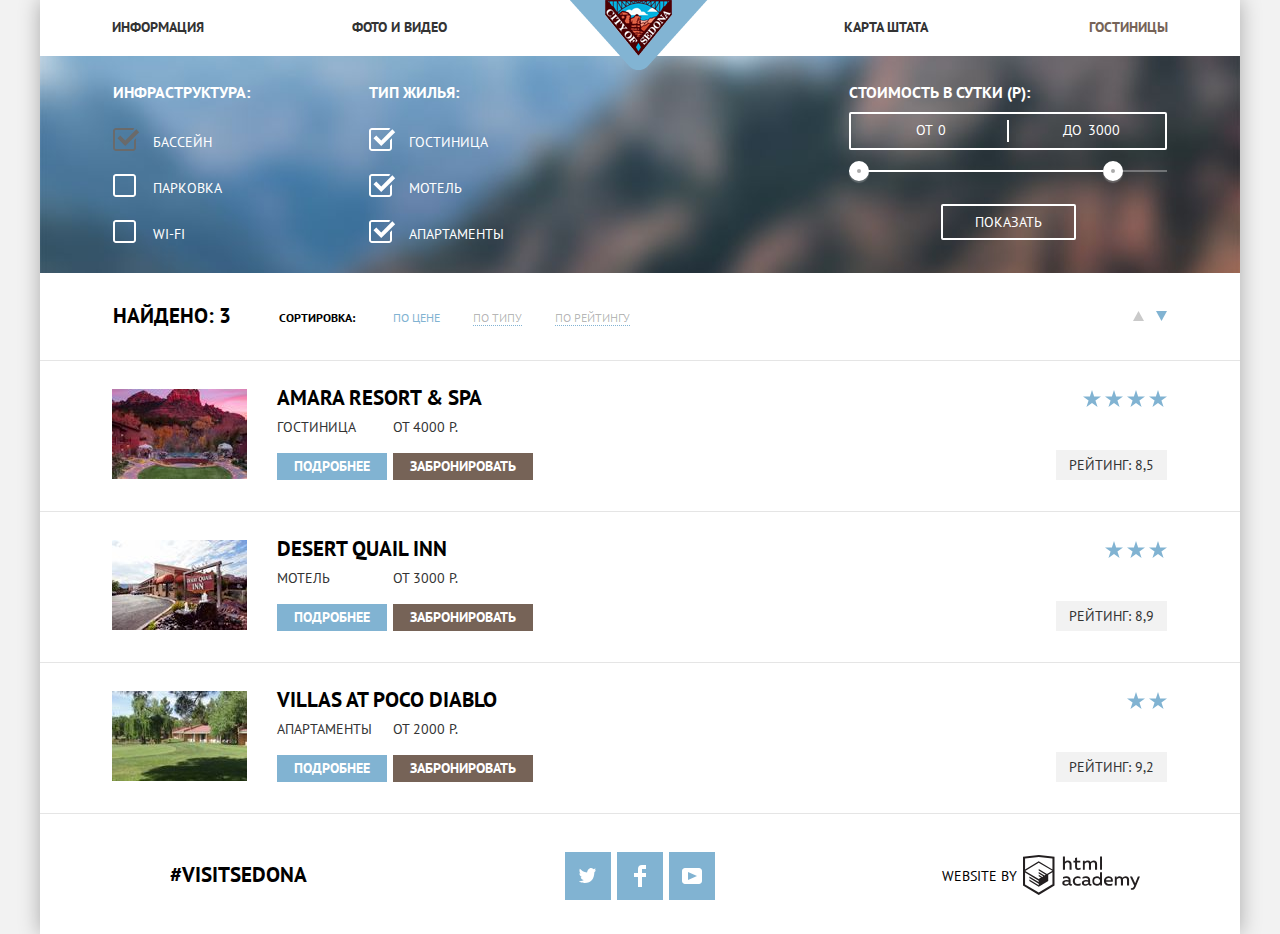
==== catalog.html @ b437f5e2 "Файлы для сайта" ====
<!DOCTYPE html>
<html lang="ru">

<head>
  <meta charset="utf-8">
  <title>HTML Academy: Седона</title>
  <link href="https://fonts.googleapis.com/css?family=PT+Sans:400,700&amp;subset=cyrillic" rel="stylesheet">
  <link href="css/normalize.css" rel="stylesheet">
  <link href="css/style.min.css" rel="stylesheet">
</head>

<body>
  <div class="main-container">
    <header class="main-header">
      <nav class="main-navigation">
        <a class="main-header-logo" href="index.html">
          <img src="img/logo.png" width="138" height="70" alt="Логотип «Седона»">
        </a>
        <ul class="site-navigation">
          <li><a href="#">Информация</a>
          </li>
          <li><a href="#">Фото и видео</a>
          </li>
          <li><a href="#">Карта штата</a>
          </li>
          <li class="site-navigation-active"><a>Гостиницы</a>
          </li>
        </ul>
      </nav>
    </header>
    <main class="container">
      <h1 class="visually-hidden">Седона каталог отелей</h1>

      <section class="filters">
        <h2 class="visually-hidden">Фильтр отелей</h2>
        <form class="filter" method="get" action="https://echo.htmlacademy.ru">
          <fieldset class="infrastructure">
            <legend>Инфраструктура:</legend>
            <ul>
              <li class="filter-option">
                <input class="visually-hidden filter-checkbox" type="checkbox" name="pool" id="filter-pool" checked disabled>
                <label for="filter-pool">Бассейн</label>
              </li>
              <li class="filter-option">
                <input class="visually-hidden filter-checkbox" type="checkbox" name="parking" id="filter-parking">
                <label for="filter-parking">Парковка</label>
              </li>
              <li class="filter-option">
                <input class="visually-hidden filter-checkbox" type="checkbox" name="wifi" id="wifi">
                <label for="wifi">wi-fi</label>
              </li>
            </ul>
          </fieldset>

          <fieldset class="housing">
            <legend>Тип жилья:</legend>
            <ul>
              <li class="filter-option">
                <input class="visually-hidden filter-checkbox" type="checkbox" name="hotel" id="hotel" checked>
                <label for="hotel">Гостиница</label>
              </li>
              <li class="filter-option">
                <input class="visually-hidden filter-checkbox" type="checkbox" name="motel" id="motel" checked>
                <label for="motel">Мотель</label>
              </li>
              <li class="filter-option">
                <input class="visually-hidden filter-checkbox" type="checkbox" name="apartments" id="apartments" checked>
                <label for="apartments">Апартаменты</label>
              </li>
            </ul>
          </fieldset>

          <div class="range-filter">
            <div class="range-filter-title">Стоимость в сутки (р):</div>
            <div class="price-controls">
              <label class="min-price"> от
                <input type="text" name="min-price" value="0">
              </label>
              <label class="max-price"> до
                <input type="text" name="max-price" value="3000">
              </label>
            </div>
            <div class="range-controls">
              <div class="scale">
                <div class="bar"></div>
              </div>
              <div class="range-toggle range-toggle-min"></div>
              <div class="range-toggle range-toggle-max"></div>
            </div>
            <button class="filter-button" type="submit">Показать</button>
          </div>
        </form>
      </section>

      <section class="result">
        <h2>Найдено: 3</h2>
        <h3>Сортировка:</h3>
        <ul class="sorting">
          <li><a class="sorting-price" href="#">По цене</a>
          </li>
          <li><a class="sorting-type-rating" href="#">По типу</a>
          </li>
          <li><a class="sorting-type-rating" href="#">По рейтингу</a>
          </li>
        </ul>
        <div class="icon-wrapper">
          <a class="icon-wrapper-up" href="#">
            <svg xmlns="http://www.w3.org/2000/svg" width="11" height="10" viewBox="0 0 11 10">
              <path fill="#231F20" d="M5.5 0L0 10h11z" />
            </svg>
          </a>
          <a class="icon-wrapper-down" href="#">
            <svg xmlns="http://www.w3.org/2000/svg" width="11" height="10" viewBox="0 0 11 10">
              <path fill="#231F20" d="M5.5 10L0 0h11" />
            </svg>
          </a>
        </div>
      </section>

      <section class="hotel-directory">
        <h2 class="visually-hidden">Результат поиска отелей </h2>
        <article class="hotel">
          <div>
            <h3 class="hotel-name">
              <a href="#">Amara Resort & spa</a>
            </h3>
            <div class="booking-hotel-wrapper">
              <p class="hotel-wrapper">
                <span class="housing-type">Гостиница</span>
                <a class="button-detailed-hotel" href="#">Подробнее</a>
              </p>
              <p class="booking-wrapper">
                <span class="housing-cost">От 4000 р.</span>
                <a class="button-booking-hotel" href="#">Забронировать</a>
              </p>
            </div>
          </div>
          <div class="hotel-photo">
            <img src="img/photo-hotel.jpg" width="135" height="90" alt="фото гостиница Amara Resort & spa">
          </div>

          <div class="rating">
            <div class="star">
              <svg xmlns="http://www.w3.org/2000/svg" width="18" height="17" viewBox="0 0 18 17">
                <path fill="#81B3D2" d="M9.002 0l2.126 6.494h6.877l-5.564 4.012L14.566 17l-5.564-4.013L3.438 17l2.126-6.494L0 6.494h6.878z" />
              </svg>
              <svg xmlns="http://www.w3.org/2000/svg" width="18" height="17" viewBox="0 0 18 17">
                <path fill="#81B3D2" d="M9.002 0l2.126 6.494h6.877l-5.564 4.012L14.566 17l-5.564-4.013L3.438 17l2.126-6.494L0 6.494h6.878z" />
              </svg>
              <svg xmlns="http://www.w3.org/2000/svg" width="18" height="17" viewBox="0 0 18 17">
                <path fill="#81B3D2" d="M9.002 0l2.126 6.494h6.877l-5.564 4.012L14.566 17l-5.564-4.013L3.438 17l2.126-6.494L0 6.494h6.878z" />
              </svg>
              <svg xmlns="http://www.w3.org/2000/svg" width="18" height="17" viewBox="0 0 18 17">
                <path fill="#81B3D2" d="M9.002 0l2.126 6.494h6.877l-5.564 4.012L14.566 17l-5.564-4.013L3.438 17l2.126-6.494L0 6.494h6.878z" />
              </svg>
            </div>
            <span class="rating-points">Рейтинг: 8,5</span>
          </div>
        </article>
        <article class="hotel">
          <div>
            <h3 class="hotel-name">
              <a href="#">Desert quail inn</a>
            </h3>
            <div class="booking-hotel-wrapper">
              <p class="hotel-wrapper">
                <span class="housing-type">Мотель</span>
                <a class="button-detailed-hotel" href="#">Подробнее</a>
              </p>
              <p class="booking-wrapper">
                <span class="housing-cost">От 3000 р.</span>
                <a class="button-booking-hotel" href="#">Забронировать</a>
              </p>
            </div>
          </div>
          <div class="hotel-photo">
            <img src="img/photo-motel.jpg" width="135" height="90" alt="фото мотель Desert quail inn">
          </div>

          <div class="rating">
            <div class="star">
              <svg xmlns="http://www.w3.org/2000/svg" width="18" height="17" viewBox="0 0 18 17">
                <path fill="#81B3D2" d="M9.002 0l2.126 6.494h6.877l-5.564 4.012L14.566 17l-5.564-4.013L3.438 17l2.126-6.494L0 6.494h6.878z" />
              </svg>
              <svg xmlns="http://www.w3.org/2000/svg" width="18" height="17" viewBox="0 0 18 17">
                <path fill="#81B3D2" d="M9.002 0l2.126 6.494h6.877l-5.564 4.012L14.566 17l-5.564-4.013L3.438 17l2.126-6.494L0 6.494h6.878z" />
              </svg>
              <svg xmlns="http://www.w3.org/2000/svg" width="18" height="17" viewBox="0 0 18 17">
                <path fill="#81B3D2" d="M9.002 0l2.126 6.494h6.877l-5.564 4.012L14.566 17l-5.564-4.013L3.438 17l2.126-6.494L0 6.494h6.878z" />
              </svg>
            </div>
            <span class="rating-points">Рейтинг: 8,9</span>
          </div>
        </article>
        <article class="hotel">
          <div>
            <h3 class="hotel-name">
              <a href="#">Villas at poco diablo</a>
            </h3>
            <div class="booking-hotel-wrapper">
              <p class="hotel-wrapper">
                <span class="housing-type">Апартаменты</span>
                <a class="button-detailed-hotel" href="#">Подробнее</a>
              </p>
              <p class="booking-wrapper">
                <span class="housing-cost">От 2000 р.</span>
                <a class="button-booking-hotel" href="#">Забронировать</a>
              </p>
            </div>
          </div>
          <div class="hotel-photo">
            <img src="img/photo-apartments.jpg" width="135" height="90" alt="фото апартаменты Villas at poco diablo">
          </div>

          <div class="rating">
            <div class="star">
              <svg xmlns="http://www.w3.org/2000/svg" width="18" height="17" viewBox="0 0 18 17">
                <path fill="#81B3D2" d="M9.002 0l2.126 6.494h6.877l-5.564 4.012L14.566 17l-5.564-4.013L3.438 17l2.126-6.494L0 6.494h6.878z" />
              </svg>
              <svg xmlns="http://www.w3.org/2000/svg" width="18" height="17" viewBox="0 0 18 17">
                <path fill="#81B3D2" d="M9.002 0l2.126 6.494h6.877l-5.564 4.012L14.566 17l-5.564-4.013L3.438 17l2.126-6.494L0 6.494h6.878z" />
              </svg>
            </div>
            <span class="rating-points">Рейтинг: 9,2</span>
          </div>
        </article>
      </section>
    </main>
    <footer class="main-footer">
      <div class="container">
        <p class="hashtag">
          <a href="#">#Visitsedona</a>
        </p>
        <div class="footer-social">
          <ul>
            <li><a class="social-button" href="#"><span class="visually-hidden">Твиттер</span>
              <svg xmlns="http://www.w3.org/2000/svg" xmlns:xlink="http://www.w3.org/1999/xlink" width="17" height="15" viewBox="0 0 17 15">
                <path fill="#FFF" d="M10.95.144c1.685-.496 2.984.27 3.577 1.179.673-.231 1.331-.481 2.011-.708a2.345 2.345 0 0 1-.857 1.768c.685.17 1.304-.491 1.304-.491-.169 1-1.006 1.788-1.563 2.024-.231 6.75-3.175 11.217-10.077 11.082h-.446c-.41 0-4.164-.46-4.898-1.887 2.271.196 3.893-.422 4.693-1.177-.96-.3-2.679-.477-2.979-2.95.349.106.564.228 1.19.119C1.705 8.247.374 7.53.448 5.33c.285.328 1.067.536 1.34.472C1.085 5.561-.182 2.442.894.85c1.818 1.854 3.735 3.606 7.152 3.773C8.254 2.33 9.183.793 10.95.144z"/>
              </svg>
              </a>
            </li>

            <li><a class="social-button" href="#"><span class="visually-hidden">Фейсбук</span>
              <svg xmlns="http://www.w3.org/2000/svg" width="12" height="22" viewBox="0 0 12 22"><path fill="#FFF" d="M12 4V0H8a4 4 0 0 0-4 4v4H0v4h4v10h4V12h4V8H8V4h4z"/></svg>
              </a>
            </li>

            <li><a class="social-button" href="#"><span class="visually-hidden">Ютуб</span>
              <svg xmlns="http://www.w3.org/2000/svg" xmlns:xlink="http://www.w3.org/1999/xlink" width="20" height="16" viewBox="0 0 20 16">
                <path fill="#FFF" d="M17 0H3C1.35 0 0 1.35 0 3v10c0 1.65 1.35 3 3 3h14c1.65 0 3-1.35 3-3V3c0-1.65-1.35-3-3-3zM6.027 11.998V4.002L15.014 8l-8.987 3.998z"/></svg>
              </a>
            </li>
          </ul>
        </div>
        <p class="footer-copyright">
          <b>website by</b>
          <a href="https://htmlacademy.ru/intensive/htmlcss">
            <svg id="Layer_1" data-name="Layer 1" xmlns="http://www.w3.org/2000/svg" width="117" height="42" viewBox="0 0 108.08 36.85">
              <title>logo-htmlacademy-small1</title>
              <path d="M44.61,26.88a2,2,0,0,0,.55-0.1v1.33a3.25,3.25,0,0,1-1.18.21,1.67,1.67,0,0,1-1.67-1,4.84,4.84,0,0,1-3.14,1.08c-1.51,0-2.91-.83-2.91-2.55,0-2.13,2-2.79,3.71-2.79a11.08,11.08,0,0,1,2.17.25v-0.3c0-1-.76-1.77-2.19-1.77a7.42,7.42,0,0,0-3,.64v-1.7a10.21,10.21,0,0,1,3.19-.55c2.36,0,3.81,1.12,3.81,3.65v3a0.54,0.54,0,0,0,.49.59h0.17Zm-6.44-1.13A1.35,1.35,0,0,0,39.63,27h0.11a3.39,3.39,0,0,0,2.41-1V24.58a9.72,9.72,0,0,0-1.81-.21c-1,0-2.16.33-2.16,1.38h0Zm12.36-6.11a5,5,0,0,1,2.57.64V22a4.08,4.08,0,0,0-2.3-.7,2.75,2.75,0,1,0,0,5.49,5,5,0,0,0,2.43-.64v1.71a6.27,6.27,0,0,1-2.76.57A4.21,4.21,0,0,1,46,24.51q0-.21,0-0.41a4.32,4.32,0,0,1,4.18-4.46h0.38Zm12.17,7.24a2,2,0,0,0,.55-0.1v1.33a3.25,3.25,0,0,1-1.18.21,1.67,1.67,0,0,1-1.67-1,4.84,4.84,0,0,1-3.14,1.08c-1.51,0-2.91-.83-2.91-2.55,0-2.13,2-2.79,3.71-2.79a11.08,11.08,0,0,1,2.17.25v-0.3c0-1-.76-1.77-2.19-1.77a7.42,7.42,0,0,0-3,.64v-1.7a10.21,10.21,0,0,1,3.19-.55c2.36,0,3.81,1.12,3.81,3.65v3a0.54,0.54,0,0,0,.49.59h0.17Zm-6.44-1.13A1.35,1.35,0,0,0,57.73,27h0.11a3.39,3.39,0,0,0,2.41-1V24.58a9.72,9.72,0,0,0-1.81-.21c-1.06,0-2.16.33-2.16,1.38h0ZM73,16V28.2H71.35V26.88a3.88,3.88,0,0,1-3.19,1.54,4.4,4.4,0,0,1,0-8.78,3.81,3.81,0,0,1,3,1.3V16H73Zm-4.53,5.22a2.76,2.76,0,1,0,0,5.52A2.86,2.86,0,0,0,71.15,25V23A2.91,2.91,0,0,0,68.49,21.27ZM79,19.64c3.31,0,4.46,2.68,3.92,5.09H76.7c0.21,1.5,1.67,2.11,3.19,2.11a6.11,6.11,0,0,0,2.64-.59v1.6a7.14,7.14,0,0,1-3,.57C77,28.42,74.78,27,74.78,24a4.18,4.18,0,0,1,4-4.39H79Zm0.09,1.54a2.28,2.28,0,0,0-2.44,2.1v0.06H81.3A2,2,0,0,0,79.13,21.18Zm5.73,7V19.87h1.65v1a3.81,3.81,0,0,1,2.78-1.27A2.86,2.86,0,0,1,91.89,21a4.12,4.12,0,0,1,2.91-1.33A3.06,3.06,0,0,1,98,23V28.2h-1.9V23.05a1.59,1.59,0,0,0-1.42-1.75H94.42a2.8,2.8,0,0,0-2.07,1.12V28.2h-1.9V23.05A1.59,1.59,0,0,0,89,21.31H88.8a3,3,0,0,0-2.21,1.29v5.63H84.86Zm21.31-8.33h1.9l-3.91,9.46c-0.9,2.17-2.09,2.86-3.35,2.86a4.76,4.76,0,0,1-1.1-.14V30.46a2.86,2.86,0,0,0,.85.12c0.9,0,1.58-.64,2.07-1.9l0.17-.42-4-8.4h2l2.86,6.29ZM38.73,1.46V6.22a3.81,3.81,0,0,1,2.7-1.14,3.25,3.25,0,0,1,3.44,3.4v5.15H43V8.72a1.81,1.81,0,0,0-1.61-2h-0.3a2.93,2.93,0,0,0-2.32,1.39v5.52h-1.9V1.46h1.9ZM49.94,2.31v3h3V6.91h-3v3.81c0,1.1.5,1.46,1.58,1.46a4.49,4.49,0,0,0,1.69-.33v1.6A6.8,6.8,0,0,1,51,13.8a2.55,2.55,0,0,1-2.86-2.74V6.89H46.58V5.26h1.5V2.74Zm5.4,11.31V5.28H57v1A3.81,3.81,0,0,1,59.77,5a2.86,2.86,0,0,1,2.6,1.33A4.12,4.12,0,0,1,65.28,5,3.06,3.06,0,0,1,68.44,8.4v5.21h-1.9V8.46a1.59,1.59,0,0,0-1.42-1.75H64.89a2.8,2.8,0,0,0-2.07,1.12v5.78h-1.9V8.46A1.59,1.59,0,0,0,59.5,6.71H59.27A3,3,0,0,0,57.06,8v5.63H55.34ZM71.17,1.45H73V13.6H71.17V1.45ZM14.71,0H14.55L0,1.54V28.21l14.55,8.66,14.55-8.66V1.54Zm12.5,27.1L14.55,34.64,1.9,27.12V16.18l12.59,7.5V25L5.86,19.9v1.31l8.68,5.21v1.39L5.87,22.65V24l8.68,5.21,8.75-5.24V18.31L27.2,16V27.12Zm0-12.53-3.48,2-1.6,1L14.51,13v1.31L21,18.23H21l-0.14.09-1,.54-5.37-3.2V17l4.24,2.52-1,.67-3.2-1.9v1.31l2.1,1.24L14.5,22.1,2,14.65,14.51,7.11Zm0-1.32L14.49,5.76,1.91,13.25v-10L14.56,1.92,27.21,3.25v10h0Z" transform="translate(0 -0.02)" fill="#231f20" />
            </svg>
          </a>
        </p>
      </div>
    </footer>
  </div>
</body>
</html>
---- css/style.min.css ----
.main-navigation,body{font-size:14px;line-height:26px}.reason,.site-navigation{display:-webkit-box;display:-ms-flexbox}.button,.search-data input[type=text],body{font-family:"PT Sans",Arial,sans-serif;text-transform:uppercase}.main-footer .container,.main-footer-index .container,.reason,.reason-list{-webkit-box-orient:horizontal;-webkit-box-direction:normal}.button,.filter-button,.range-filter,.search-data input[type=text],body{text-transform:uppercase}.hotel-photo,.reason-image-bridge{-webkit-box-ordinal-group:0;order:-1}*,::after,::before{-webkit-box-sizing:inherit;box-sizing:inherit}html{-webkit-box-sizing:border-box;box-sizing:border-box}body{margin:0;padding:0;font-weight:400;color:#333;background-color:#f2f2f2}img{max-width:100%;height:auto}.visually-hidden:not(:focus):not(:active){position:absolute;width:1px;height:1px;margin:-1px;border:0;padding:0;white-space:nowrap;-webkit-clip-path:inset(100%);clip-path:inset(100%);clip:rect(0 0 0 0);overflow:hidden}a{text-decoration:none}.main-navigation{color:#000;font-weight:700;background-color:#fff}.site-navigation a{color:#333}.site-navigation a:hover{color:#81b3d2}.site-navigation a:active{color:rgba(0,0,0,.302)}.main-container{width:1200px;margin:0 auto;-webkit-box-shadow:0 0 20px rgba(0,0,0,.3);box-shadow:0 0 20px rgba(0,0,0,.3)}.site-navigation{display:flex;-ms-flex-wrap:wrap;flex-wrap:wrap;width:1200px;min-height:56px;margin:0;padding:14px 0 0;list-style:none}.site-navigation li{width:20%}.site-navigation li:nth-child(1),.site-navigation li:nth-child(2){text-align:left;padding-left:72px}.site-navigation li:nth-child(2){margin-right:auto}.site-navigation li:nth-child(3),.site-navigation li:nth-child(4){text-align:right;padding-right:72px}.main-header{position:relative}.main-header-logo{width:138px;height:70px;position:absolute;top:0;left:530px}.reason-item-1::before,.reason-item-2::before{top:60px;content:""}.promo{min-height:509px;background-color:#6987a5;background-image:url(../img/promo-mask.png),url(../img/promo-background.jpg);background-position:left bottom,50% 22%;background-repeat:no-repeat;text-align:center;padding-top:77px}.advertising{text-align:center;min-height:215px;background-color:#fff}.advertising h2{font-size:21px;font-weight:700;color:#000;padding:59px 370px 27px;margin:0 auto}.advertising p{margin:0;padding-bottom:50px}.background-blue,.background-blue-2{background-color:#81b3d2;text-align:center;color:#fff;width:400px;min-height:256px;margin:0}.background-blue{padding:45px 59px 10px}.background-blue-2{padding:46px 48px 10px}.background-blue h3,.background-blue-2 h3{font-size:21px;line-height:21px;font-weight:700;margin:0 auto}.background-blue h3{padding:2px 80px 21px}.background-blue-2 h3{padding:0 77px 21px}.background-blue p,.background-blue-2 p{line-height:22px;padding-top:5px}.reason-item-1 p,.reason-item-2 p,.reason-item-3 p,.reason-item-4 p,.reason-item-5 p,.reason-item-6 p,.reason-list h3{line-height:21px}.reason-image-bridge{-ms-flex-order:-1}.reason{display:flex;min-height:256px;-ms-flex-direction:row;flex-direction:row}.reason-detailed{background-color:#fff}.reason-list{display:-webkit-box;display:-ms-flexbox;display:flex;-ms-flex-direction:row;flex-direction:row;margin:0;padding:0;list-style:none}.search a,.search-data label{display:inline-block;vertical-align:middle}.reason-list h3{font-size:21px;font-weight:700;color:#000;margin:0 auto}.reason-list li{text-align:center;width:400px;margin:0}.reason-item-1{padding:59px 70px 15px;min-height:330px;position:relative}.reason-item-1::before{position:absolute;left:162px;width:75px;height:72px;background-image:url(../img/icon-1.svg)}.reason-item-2{padding:61px 58px 15px 57px;min-height:330px;position:relative}.reason-item-2::before{position:absolute;left:158px;width:74px;height:70px;background-image:url(../img/icon-3.svg)}.reason-item-3{padding:56px 60px 15px;min-height:330px;position:relative}.calendar,.form{position:absolute}.reason-item-3::before{content:"";position:absolute;top:57px;left:167px;width:64px;height:76px;background-image:url(../img/icon-2.svg)}.reason-item-1 h3,.reason-item-2 h3,.reason-item-3 h3{padding-bottom:10px}.reason-item-1 h3{padding-top:102px}.reason-item-2 h3{padding-top:100px}.reason-item-3 h3{padding-top:105px}.reason-item-4{padding:48px 95px 15px;min-height:256px}.reason-item-5{padding:48px 68px 15px;min-height:256px}.reason-item-6{padding:48px 70px 15px;min-height:256px}.reason-item-4 h3{padding:0 45px 20px}.reason-item-5 h3,.reason-item-6 h3{padding:0 82px 20px}.reason-item-4 p,.reason-item-5 p,.reason-item-6 p{padding-top:5px}.background-gray{background-color:#eee}.search{text-align:center;background-color:#fff}.search h2{font-size:30px;color:#000;font-weight:700;line-height:1.2;margin:0;padding-top:50px;padding-bottom:25px}.button,.hashtag a,.search a{font-size:21px;font-weight:700}.search p{margin:0;padding-bottom:46px;line-height:24px}.search a{color:#fff;background-color:#766357;border:none;padding:30px 139px 30px 138px;margin:0}.search a:hover{background-color:#604e43}.search a:active{color:rgba(255,255,255,.302);background-color:#503e33}.form{min-height:395px;width:567px;padding:55px 55px 55px 56px;margin:auto;background-color:#fff;top:0;left:315px;-webkit-animation:bounce .6s;animation:bounce .6s}.search-data label{color:#000;line-height:1.857;font-weight:700;width:110px}.search-data input[type=text]{color:#000;line-height:1.857;font-weight:700;background-color:#f2f2f2;width:345px;padding:0 50px 0 10px;border:2px solid #f2f2f2;height:38px}.search-data input[type=text]:hover{background-color:#ebebeb;border-color:#ebebeb}.calendar,.search-data input[type=text]:focus{background-color:transparent;outline:0}.calendar{top:8px;right:10px;padding:0;margin:0;border:0}.button,.filter fieldset{border:none}.calendar:hover path{fill:#000}.calendar:active path{fill:#81b3d2}.search-data{position:relative;margin:0;padding-bottom:30px;min-width:459px}.search-people-number{margin:0 0 52px;color:#000;line-height:1.857;font-weight:700;display:-webkit-box;display:-ms-flexbox;display:flex}.search-people-number-wrapper-1,.search-people-number-wrapper-2{width:50%;display:-webkit-box;display:-ms-flexbox;display:flex;-webkit-box-align:center;-ms-flex-align:center;align-items:center}.search-people-number-wrapper-1 label,.search-people-number-wrapper-2 label{color:#000;line-height:1.857;font-weight:700;margin-right:auto}.search-people-number-wrapper-2 label{margin-left:52px}.search-people-number-wrapper-1 input[type=text],.search-people-number-wrapper-2 input[type=text]{font-family:"PT Sans",Arial,sans-serif;color:#000;line-height:1.857;font-weight:700;text-transform:uppercase;border:none;outline:0;width:38px;height:38px;text-align:center;background-color:#f2f2f2}.button-quantity1,.button-quantity2{height:38px;width:38px;padding:0;margin:0;border:0;position:relative;background-color:#f2f2f2}.button-quantity1::before,.button-quantity2::after,.button-quantity2::before{position:absolute;top:19px;left:19px;width:11px;height:3px;background:#a9a9a9;content:""}.button-quantity1::before,.button-quantity2::before{-webkit-transform:translate(-50%,-50%);-ms-transform:translate(-50%,-50%);transform:translate(-50%,-50%)}.button-quantity2::after{-webkit-transform:translate(-50%,-50%) rotate(90deg);-ms-transform:translate(-50%,-50%) rotate(90deg);transform:translate(-50%,-50%) rotate(90deg)}.button-quantity1:hover::before,.button-quantity2:hover::after,.button-quantity2:hover::before{background-color:#000}.button,.button-quantity1:active::before,.button-quantity2:active::after,.button-quantity2:active::before{background-color:#81b3d2}.button{color:#fff;vertical-align:middle;line-height:26px;padding:17px 195px}.button:hover{background-color:#669ec0}.button:active{color:rgba(255,255,255,.302);background-color:#5496bd}.main-footer,.main-footer-index{color:#000;padding:33px 102px 0 130px;min-height:120px;background-color:#fff}.main-footer-index{position:relative;margin-top:-118px;background-color:rgba(255,255,255,.9)}.main-footer .container,.main-footer-index .container{display:-webkit-box;display:-ms-flexbox;display:flex;-ms-flex-direction:row;flex-direction:row;-webkit-box-align:center;-ms-flex-align:center;align-items:center}.hashtag{width:150px;margin:0 237px 0 0}.hashtag a{color:#000}.footer-social{text-align:center;width:165px}.footer-social ul{display:-webkit-box;display:-ms-flexbox;display:flex;-ms-flex-wrap:wrap;flex-wrap:wrap;-webkit-box-pack:justify;-ms-flex-pack:justify;justify-content:space-between;width:150px;margin:0 auto;padding:0;list-style:none}.footer-copyright,.social-button{display:-webkit-box;display:-ms-flexbox}.social-button{display:flex;-webkit-box-align:center;-ms-flex-align:center;align-items:center;-webkit-box-pack:center;-ms-flex-pack:center;justify-content:center;width:46px;height:48px;background-color:#81b3d2}.social-button:hover{background-color:#669ec0}.social-button:active{background-color:#5496bd}.social-button:active path{fill:#88b6d1}.footer-copyright{display:flex;-webkit-box-align:center;-ms-flex-align:center;align-items:center;-webkit-box-pack:justify;-ms-flex-pack:justify;justify-content:space-between;width:196px;margin:0 0 0 auto}.footer-copyright b{font-weight:400;width:75px}.footer-copyright a{width:115px;margin-right:0;padding-top:7px}.footer-copyright a:hover path{fill:#81b3d2}.footer-copyright a:active path{fill:#bdbbbc}.site-navigation-active a,.site-navigation-active a:active,.site-navigation-active a:focus,.site-navigation-active a:hover{color:#766357}.filters{color:#fff;background-color:#6987a5;background-image:url(../img/filters-background.jpg);min-height:217px;background-position:0 10%;background-repeat:no-repeat}.filter{display:-webkit-box;display:-ms-flexbox;display:flex;padding:26px 73px 0 10px;-webkit-box-pack:justify;-ms-flex-pack:justify;justify-content:space-between}.filter legend{font-size:16px;line-height:1.313;font-weight:700}.filter ul{list-style:none;line-height:21px}.housing li:nth-child(1),.housing li:nth-child(2),.infrastructure li:nth-child(1),.infrastructure li:nth-child(2){padding-bottom:25px}.filter-checkbox{display:none}.filter-option label{padding-left:50px;position:relative;cursor:pointer}.filter-option label::before{content:"";position:absolute;top:-5px;left:10px;width:27px;height:27px;background-image:url(../img/checkbox-off.svg);background-repeat:no-repeat;background-position:0 0}.housing input[type=checkbox]:checked+label::before,.infrastructure input[type=checkbox]:checked+label::before{background-image:url(../img/checkbox-on.svg)}.housing legend,.infrastructure legend{padding-left:50px;padding-bottom:10px}.infrastructure{padding-right:55px}.housing input[type=checkbox]:disabled+label::before,.infrastructure input[type=checkbox]:disabled+label::before{background-image:url(../img/checkbox-off-gray.svg)}.housing input[type=checkbox]:checked:disabled+label::before,.infrastructure input[type=checkbox]:checked:disabled+label::before{background-image:url(../img/checkbox-on-gray.svg)}.range-filter{width:318px;margin-left:auto;-webkit-box-sizing:content-box;box-sizing:content-box;color:#fff}.range-filter-title{margin-bottom:9px;font-weight:600;font-size:16px;line-height:21px}.price-controls{position:relative;height:34px;margin-bottom:20px;font-size:0;border:2px solid #fff;border-radius:2px}.price-controls::after{content:"";position:absolute;top:50%;left:50%;width:2px;height:22px;background:#fff;-webkit-transform:translate(-50%,-50%);-ms-transform:translate(-50%,-50%);transform:translate(-50%,-50%)}.price-controls label{display:inline-block;font-size:14px;line-height:32px;vertical-align:top;cursor:pointer}.price-controls .max-price,.price-controls .min-price{width:82px;padding-left:65px;padding-right:0}.price-controls input{width:50px;margin:0;color:inherit;font:inherit;background:0 0;border:none;line-height:18px}.range-controls{position:relative;margin-bottom:32px}.range-controls .scale{height:2px;background:rgba(255,255,255,.3)}.range-controls .bar{width:80%;height:2px;background:#fff}.range-toggle{position:absolute;top:-9px;width:4px;height:4px;background:#ababab;border:8px solid #fff;border-radius:50%;-webkit-box-shadow:0 2px 1px 0 rgba(255,255,255,.2);box-shadow:0 2px 1px 0 rgba(255,255,255,.2);cursor:pointer}.range-toggle-min{left:0}.range-toggle-max{left:80%}.range-toggle:hover{-webkit-transform:scale(1.2);-ms-transform:scale(1.2);transform:scale(1.2)}.filter-button{display:block;margin:0 auto;padding:6px 32px;font-family:"PT Sans",Arial,sans-serif;font-size:14px;line-height:20px;color:#fff;background:0 0;border:2px solid #fff;border-radius:2px;cursor:pointer}.result,.sorting{display:-webkit-box;display:-ms-flexbox}.result h3,.sorting{line-height:1.5;margin:0}.hotel-directory,.result{background-color:#fff}.hotel,.result{border-bottom:1px solid #e5e5e5}.filter-button:hover{color:#000;background:#fff}.result{display:flex;padding:30px 73px 28px}.sorting{list-style:none;font-size:12px;display:flex;-webkit-box-pack:justify;-ms-flex-pack:justify;justify-content:space-between;width:275px;padding-top:6px;padding-bottom:5px;padding-left:38px}.booking-hotel-wrapper,.hotel{display:-webkit-box;display:-ms-flexbox}.result h2{font-size:21px;color:#000;font-weight:700;margin:0}.result h3{font-size:12px;color:#000;padding:6px 0 5px 48px}.icon-wrapper{margin-left:auto}.icon-wrapper-up{padding-right:8px}.icon-wrapper-up path{fill:#cacaca}.icon-wrapper-down path{fill:#81b3d2}.icon-wrapper-down:hover path,.icon-wrapper-up:hover path{fill:#000}.icon-wrapper-down:active path,.icon-wrapper-up:active path{fill:#81b3d2}.hotel{display:flex;min-height:151px;padding:28px 73px 22px 72px}.sorting-type-rating,.sorting-type-rating:hover{text-decoration:none;border-bottom:.8px dotted #81b3d2}.hotel-photo{-ms-flex-order:-1}.booking-hotel-wrapper{display:flex}.booking-wrapper,.hotel-wrapper{display:-webkit-box;display:-ms-flexbox;-ms-flex-direction:column;margin:0;-webkit-box-orient:vertical;-webkit-box-direction:normal}.hotel-wrapper{display:flex;flex-direction:column;-webkit-box-align:start;-ms-flex-align:start;align-items:flex-start;padding:0 6px 0 30px}.booking-wrapper{display:flex;flex-direction:column;-webkit-box-align:start;-ms-flex-align:start;align-items:flex-start}.hotel-name{margin:-4px 0 5px;padding-left:30px}.button-booking-hotel,.button-detailed-hotel{vertical-align:middle;padding:3px 17px;font-weight:700;line-height:1.5}.sorting-price{color:#81b3d2}.sorting-type-rating{color:rgba(0,0,0,.302)}.sorting-type-rating:hover{color:#81b3d2}.sorting-type-rating:active{color:#000;border-bottom:none}.button-detailed-hotel{color:#fff;background-color:#81b3d2;border:none}.button-detailed-hotel:hover{background-color:#669ec0}.button-detailed-hotel:active{color:rgba(255,255,255,.302);background-color:#5496bd}.button-booking-hotel{color:#fff;background-color:#766357;border:none}.button-booking-hotel:hover{background-color:#604e43}.button-booking-hotel:active{color:rgba(255,255,255,.302);background-color:#503e33}.hotel-name a{font-size:21px;color:#000;font-weight:700}.hotel-name a:hover{color:#81b3d2}.hotel-name a:active{color:rgba(0,0,0,.302)}.rating-points{background-color:#f2f2f2;padding:2px 13px}.rating{display:-webkit-box;display:-ms-flexbox;display:flex;-webkit-box-orient:vertical;-webkit-box-direction:normal;-ms-flex-direction:column;flex-direction:column;-webkit-box-align:end;-ms-flex-align:end;align-items:flex-end;margin-left:auto}.star{padding-bottom:35px}.housing-cost,.housing-type{line-height:1.5;padding-bottom:15px}.map{background-color:#cbdda9;background-image:url(../img/map.jpg);width:100%;min-height:590px;background-position:50% 50%;background-repeat:no-repeat;position:relative}.map-interactive{border:none}.modal-show{display:none}@-webkit-keyframes bounce{0%{-webkit-transform:translateY(1000px);transform:translateY(1000px)}100%{-webkit-transform:translateY(0);transform:translateY(0)}}@keyframes bounce{0%{-webkit-transform:translateY(1000px);transform:translateY(1000px)}100%{-webkit-transform:translateY(0);transform:translateY(0)}}
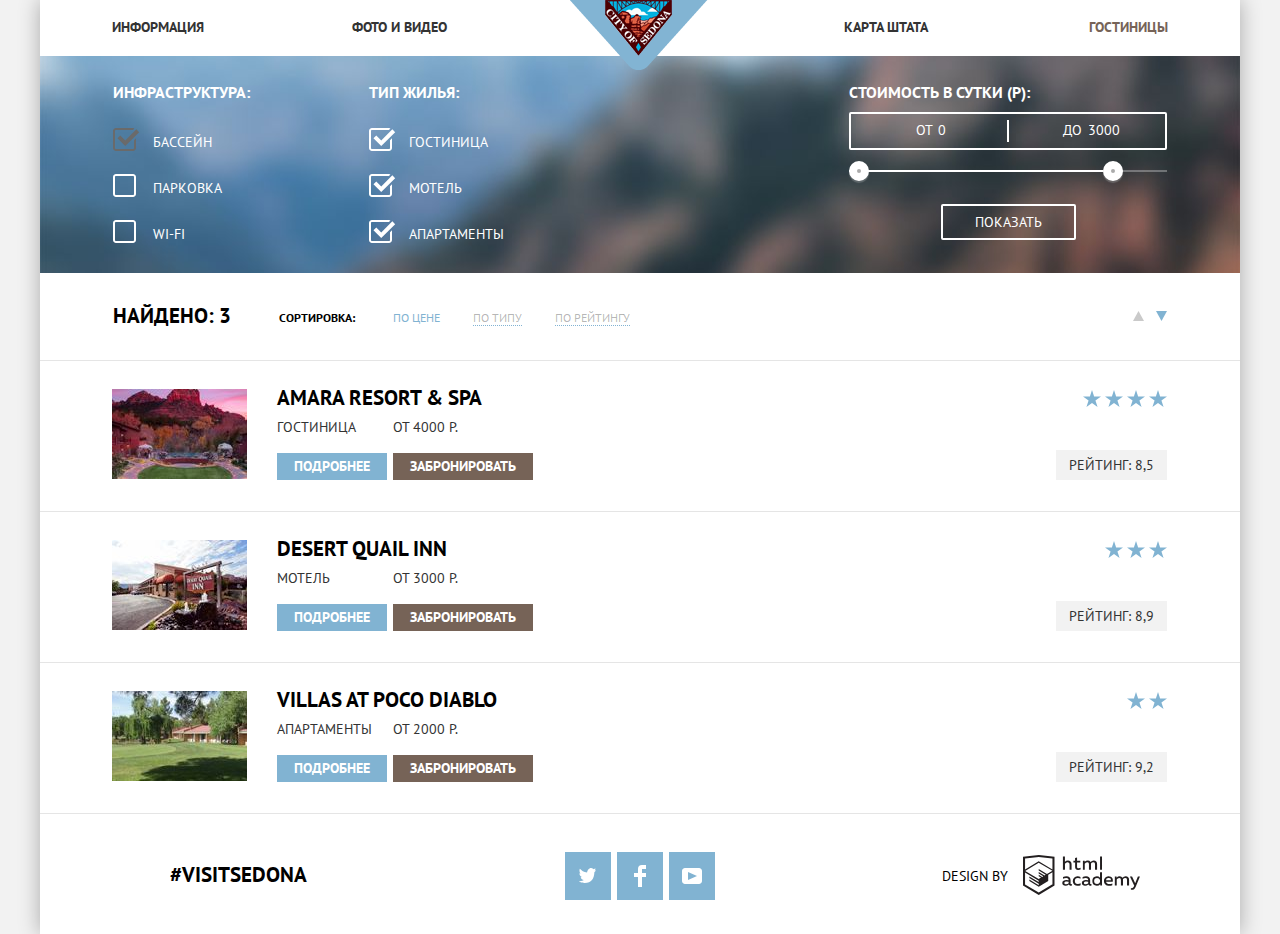
==== commit cfaf7439: "2" ====
--- a/catalog.html
+++ b/catalog.html
@@ -253,7 +253,7 @@
           </ul>
         </div>
         <p class="footer-copyright">
-          <b>website by</b>
+          <b>design by</b>
           <a href="https://htmlacademy.ru/intensive/htmlcss">
             <svg id="Layer_1" data-name="Layer 1" xmlns="http://www.w3.org/2000/svg" width="117" height="42" viewBox="0 0 108.08 36.85">
               <title>logo-htmlacademy-small1</title>
